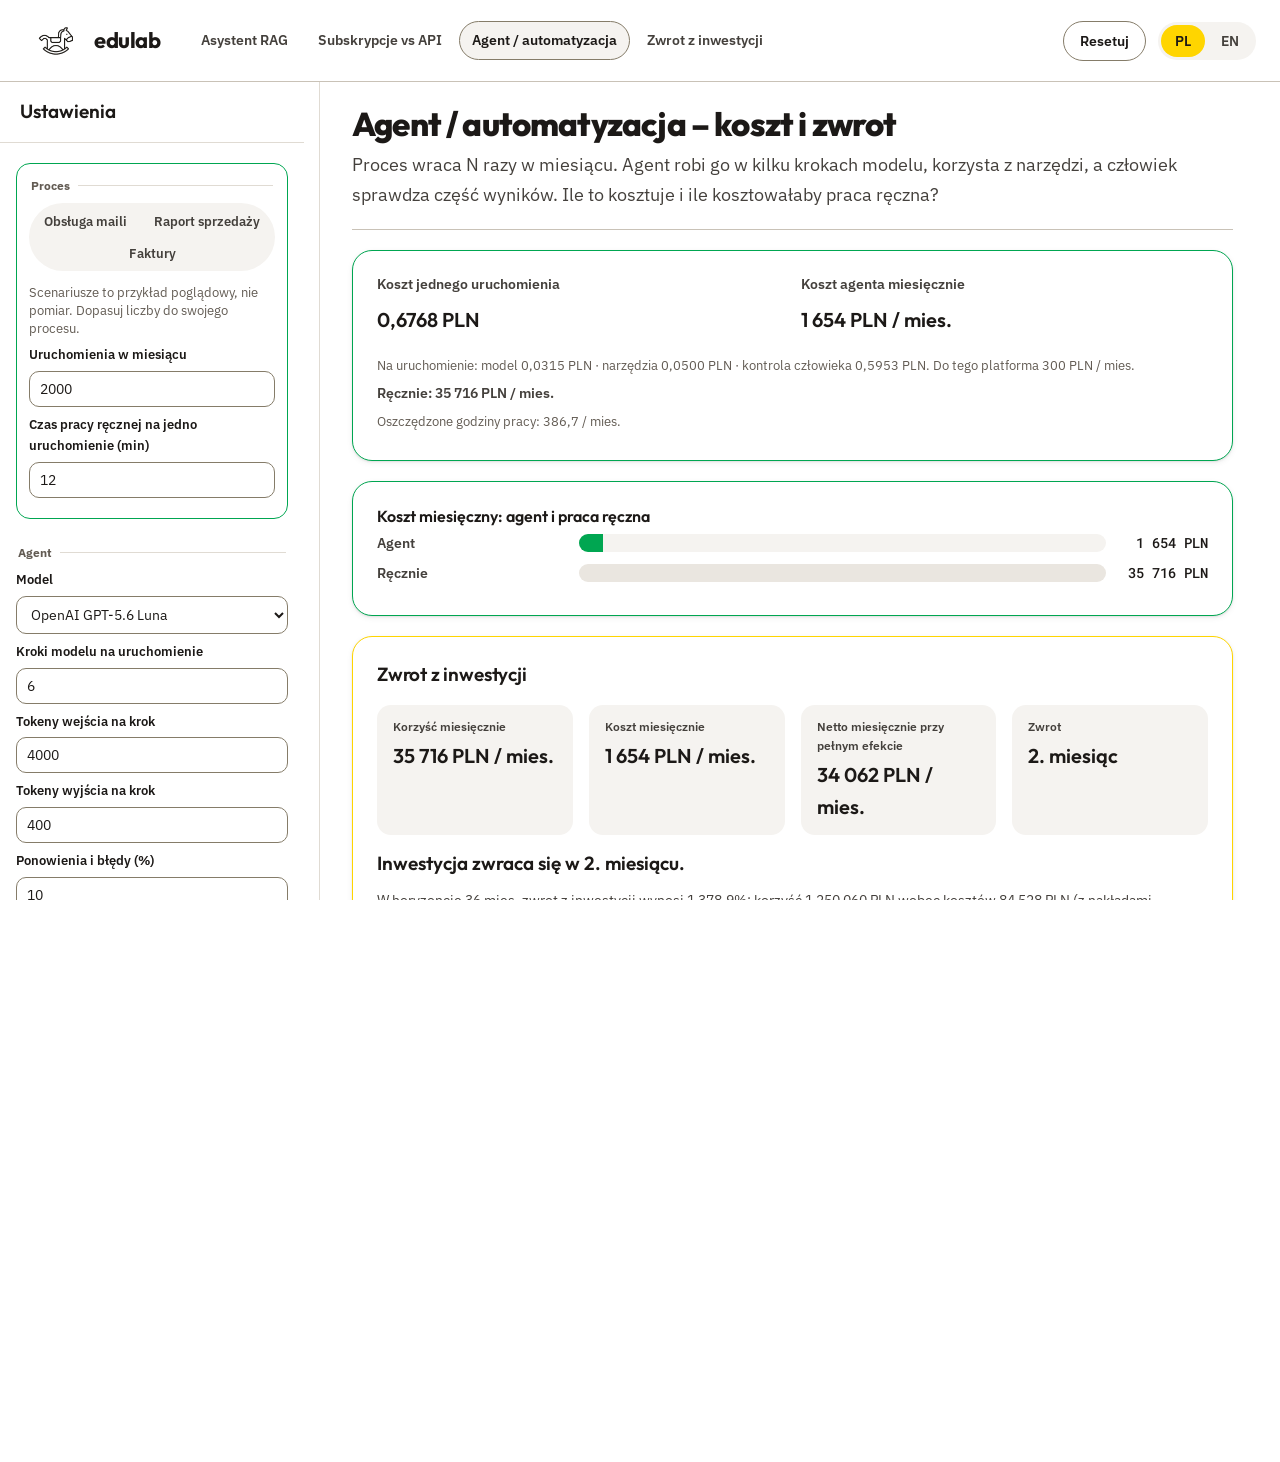
==== agent.html @ 7ccdc0bf "feat(sub): agent / automation page Co-Authored-By: Claude Opus 5.5 <noreply@anthropic.com>" ====
<!doctype html>
<html lang="pl">
<head>
<meta charset="utf-8">
<meta name="viewport" content="width=device-width, initial-scale=1">
<link rel="icon" type="image/png" sizes="256x256" href="assets/favicon.png">
<title data-t="agentPageTitle">Agent / automatyzacja – koszt i zwrot</title>
<link rel="preconnect" href="https://fonts.googleapis.com">
<link rel="preconnect" href="https://fonts.gstatic.com" crossorigin>
<link rel="stylesheet" href="https://fonts.googleapis.com/css2?family=Outfit:wght@400;500;600;700;800&family=IBM+Plex+Sans:wght@400;500;600;700&family=Roboto+Mono:wght@400;500&display=swap">
<link rel="stylesheet" href="sub/sub.css">
</head>
<body class="edu" data-page="agent" data-state="loading">
<header class="edu-header"></header>

<main id="app" data-settings="closed">
  <button type="button" id="settingsBackdrop" tabindex="-1" data-t-aria="closeSettings" hidden></button>
  <aside id="settingsPanel" aria-labelledby="settingsTitle">
    <div class="settings-head">
      <h2 id="settingsTitle" data-t="settingsTitle"></h2>
      <button type="button" class="ghost-btn" id="settingsClose" data-t="settingsDone"></button>
    </div>
    <div class="settings-body">
      <section class="settings-group" data-accent="agent">
        <h3 class="group-title" data-t="groupProcess"></h3>
        <div class="edu-seg preset-seg" role="group" data-t-aria="agentPresetsLabel" id="presets">
          <button type="button" data-preset="mail" data-t="presetMail"></button>
          <button type="button" data-preset="report" data-t="presetReport"></button>
          <button type="button" data-preset="invoice" data-t="presetInvoice"></button>
        </div>
        <p class="hint" data-t="presetsHint"></p>
        <div class="field"><label for="f-runs" data-t="runs"></label><input id="f-runs" type="number" data-field="runs"></div>
        <div class="field"><label for="f-manualMin" data-t="manualMin"></label><input id="f-manualMin" type="number" data-field="manualMin"></div>
      </section>

      <section class="settings-group">
        <h3 class="group-title" data-t="groupAgent"></h3>
        <div class="field"><label for="f-model" data-t="model"></label><select id="f-model" data-field="model"></select></div>
        <div class="field"><label for="f-steps" data-t="steps"></label><input id="f-steps" type="number" data-field="steps"></div>
        <div class="field"><label for="f-inTok" data-t="agentInTok"></label><input id="f-inTok" type="number" data-field="inTok"></div>
        <div class="field"><label for="f-outTok" data-t="agentOutTok"></label><input id="f-outTok" type="number" data-field="outTok"></div>
        <div class="field"><label for="f-retryPct" data-t="retryPct"></label><input id="f-retryPct" type="number" data-field="retryPct"></div>
        <div class="field"><span class="field-label" id="docLangLabel" data-t="agentDocLang"></span>
          <div class="edu-seg" role="group" aria-labelledby="docLangLabel" data-field="docLang">
            <button type="button" data-value="pl" data-t="docPl"></button>
            <button type="button" data-value="en" data-t="docEn"></button>
          </div>
        </div>
      </section>

      <section class="settings-group">
        <h3 class="group-title" data-t="groupTools"></h3>
        <div class="field"><label for="f-toolPln" data-t="toolPln"></label><input id="f-toolPln" type="number" data-field="toolPln"></div>
        <div class="field"><label for="f-platform" data-t="platform"></label><input id="f-platform" type="number" data-field="platform"></div>
        <div class="field"><label for="f-fx" data-t="fx"></label><input id="f-fx" type="number" data-field="fx"></div>
      </section>

      <section class="settings-group">
        <h3 class="group-title" data-t="groupHuman"></h3>
        <div class="field"><label for="f-reviewPct" data-t="reviewPct"></label><input id="f-reviewPct" type="number" data-field="reviewPct"></div>
        <div class="field"><label for="f-reviewMin" data-t="reviewMin"></label><input id="f-reviewMin" type="number" data-field="reviewMin"></div>
        <div class="field"><label for="f-hourlyRate" data-t="hourlyRate"></label><input id="f-hourlyRate" type="number" data-field="hourlyRate"></div>
      </section>

      <section class="settings-group" data-accent="roi">
        <h3 class="group-title" data-t="groupRoi"></h3>
        <label class="check"><input type="checkbox" data-field="roiOn"><span data-t="roiOn"></span></label>
        <div class="field"><label for="f-setup" data-t="setup"></label><input id="f-setup" type="number" data-field="setup"></div>
        <div class="field"><label for="f-training" data-t="training"></label><input id="f-training" type="number" data-field="training"></div>
        <div class="field"><label for="f-ramp" data-t="ramp"></label><input id="f-ramp" type="number" data-field="ramp"></div>
        <div class="field"><label for="f-horizon" data-t="horizon"></label><input id="f-horizon" type="number" data-field="horizon"></div>
      </section>
    </div>
  </aside>

  <div id="resultsPanel" tabindex="-1">
    <div class="page-head">
      <h1 class="app-title" data-t="agentPageTitle"></h1>
      <p class="edu-lead" data-t="agentLead"></p>
    </div>
    <p class="invalid-note" data-t="invalidNote"></p>
    <div data-results>
      <article id="agentCard" class="card agent-card" data-accent="agent" aria-live="polite"></article>
      <section class="card agent-bars" data-accent="agent" aria-labelledby="barsTitle">
        <h2 class="chart-title" id="barsTitle" data-t="agentBarsTitle"></h2>
        <div id="agentBars" role="img" data-t-aria="agentBarsAria"></div>
      </section>
    </div>
    <section id="roiPanel" class="card"></section>
    <p class="hint" data-t="estimateNote"></p>
    <details class="panel" id="checksPanel" hidden></details>
    <footer class="shortcuts" data-t="shortcuts"></footer>
    <div class="sr-only" aria-live="polite" id="live"></div>
  </div>
</main>

<script src="sub/core.js"></script>
<script src="sub/ui.js"></script>
<script src="sub/agent.js"></script>
</body>
</html>
---- sub/sub.css ----
/* Design tokens: verbatim copy of index.html's :root block (sync-tested). */
:root {
  /* ---- Brand fonts ---- */
  --font-display: 'Outfit', 'IBM Plex Sans', system-ui, sans-serif;
  --font-sans:    'IBM Plex Sans', system-ui, -apple-system, sans-serif;
  --font-mono:    'Roboto Mono', ui-monospace, 'SF Mono', Menlo, monospace;

  /* ============================================================
     RAW COLOR TOKENS
     ============================================================ */

  /* Paper – page background is white; the sand steps are wells/alternating sections */
  --paper:    #FFFFFF;   /* page background (white)    */
  --paper-2:  #F5F3F0;   /* alternating section        */
  --paper-3:  #EAE6E0;   /* deepest sand / wells       */
  --surface:  #FFFFFF;   /* cards & sheets             */

  /* Ink – warm near-black text & lines */
  --ink:      #1C1917;   /* primary text               */
  --ink-2:    #44403C;   /* secondary text             */
  --ink-3:    #625B53;   /* muted / placeholder        */
  --line:     #E0DBD3;   /* hairline borders           */
  --line-2:   #C9C2B7; --line-strong: #857C69; /* control borders >= 3:1 */ --track: color-mix(in srgb, var(--ink) 24%, transparent);   /* stronger borders           */

  /* ---- Brand: Yellow main · Blue + Green secondary · Red danger ----
     Plain saturated colours. A "-soft" tint IS the saturated colour
     (panels and chips are solid), "-ink" is the text colour ON it:
     white on blue/green/red, dark ink on yellow. Never colour-on-colour
     (no green text on green); the saturated colour itself goes only on
     white or black. */

  /* Yellow – primary (buttons, progress, values on dark panels) */
  --yellow:      #FFD500;
  --yellow-600:  #F0C800;  /* hover / press          */
  --yellow-soft: #FFD500;  /* chip / panel fill      */
  --yellow-ink:  #1C1917;  /* text on yellow         */

  /* Blue – secondary (panels, chips, correct / selected state) */
  --blue:      #1E8FC2;
  --blue-600:  #177AA8;
  --blue-soft: #177AA8;
  --blue-ink:  #FFFFFF;

  /* Green – secondary support (chips, success) */
  --green:      #00A651;
  --green-600:  #078342;
  --green-soft: #078342;
  --green-ink:  #FFFFFF;
  --success-chip: #007A3D; /* darker success chip for small white text */
  --success-chip-ink: #FFFFFF;

  /* Red – danger / important / wrong (use sparingly) */
  --red:      #E5322D;
  --red-600:  #C92823;
  --red-soft: #C92823;
  --red-ink:  #FFFFFF;

  /* Legacy role aliases – older edulab apps use these names */
  --marigold: var(--yellow); --marigold-600: var(--yellow-600); --marigold-soft: var(--yellow-soft); --marigold-ink: var(--yellow-ink);
  --teal:     var(--blue);   --teal-600:     var(--blue-600);   --teal-soft:     var(--blue-soft);   --teal-ink:     var(--blue-ink);
  --sky:      var(--green);                                     --sky-soft:      var(--green-soft);  --sky-ink:      var(--green-ink);
  --coral:    var(--red);    --coral-600:    var(--red-600);    --coral-soft:    var(--red-soft);    --coral-ink:    var(--red-ink);

  /* Play palette – subject/category colours in the kids app */
  --play-sun:    #FFD500;
  --play-grass:  #00A651;
  --play-berry:  #C6478B;
  --play-grape:  #7A5AC2;
  --play-sky:    #1E8FC2;
  --play-coral:  #E5322D;

  /* ---- Semantic ---- */
  --success:      #00A651;  --success-soft: #078342;  --success-ink: #FFFFFF;
  --warning:      #FFD500;  --warning-soft: #FFD500;  --warning-ink: #1C1917;
  --danger:       #E5322D;  --danger-soft:  #C92823;  --danger-ink:  #FFFFFF;
  --info:         #1E8FC2;  --info-soft:    #177AA8;  --info-ink:    #FFFFFF;

  /* ---- Functional aliases ---- */
  --bg:        var(--paper);
  --fg:        var(--ink);
  --fg-muted:  var(--ink-2);
  --primary:   var(--yellow);
  --on-primary:#1C1917;      /* dark text on yellow */
  --focus-ring: 0 0 0 2px var(--paper), 0 0 0 5px var(--ink);

  /* ============================================================
     COMPONENT TOKENS
     Keep component typography, alignment and translucent surfaces
     in one place so the page can be reskinned without selector edits.
     ============================================================ */
  --transparent: transparent;
  --header-bg: var(--paper);
  --dialog-backdrop: rgba(28, 25, 23, .45);
  --align-start: left;
  --align-center: center;
  --align-end: right;
  --font-code-size: .92em;
  --wordmark-size: 22px;
  --title-size: clamp(2.3rem, 5vw, 3.3rem);
  --lead-size: 1.15rem;
  --sidebar-width: 320px;
  --header-height: 81px;
  --tag-size: 12px;
  --label-size: 12px;
  --field-label-size: 13px;
  --pill-sm-size: 13px;
  --chevron-size: 18px;
  --small-size: 12.5px;
  --tiny-size: 12px;
  --body-tight-size: 15px;
  --stat-size: 20px;
  --total-size: 34px;
  --disclosure-size: 15px;
  --chart-tick-size: 11px;
  --chart-label-size: 12px;
  --chart-tick-align: end;
  --chart-x-align: middle;
  --line-height-body: 1.6;
  --line-height-note: 1.5;
  --line-height-tight: 1.45;

  /* ============================================================
     SPACING  (4pt base)
     ============================================================ */
  --sp-1: 4px;  --sp-2: 8px;  --sp-3: 12px; --sp-4: 16px;
  --sp-5: 20px; --sp-6: 24px; --sp-8: 32px; --sp-10: 40px;
  --sp-12: 48px; --sp-16: 64px; --sp-20: 80px; --sp-24: 96px;

  /* ---- Radii (friendly, generous) ---- */
  --r-xs: 6px; --r-sm: 10px; --r-md: 14px; --r-lg: 20px; --r-xl: 28px; --r-pill: 999px;

  /* ---- Elevation – warm, low, soft ---- */
  --shadow-sm: 0 1px 2px rgba(33,30,26,.10), 0 2px 6px rgba(33,30,26,.06);
  --shadow-md: 0 6px 18px rgba(33,30,26,.12), 0 1px 3px rgba(33,30,26,.08);
  --shadow-lg: 0 16px 40px rgba(33,30,26,.12), 0 3px 8px rgba(33,30,26,.06);
  --shadow-primary:  0 8px 22px color-mix(in srgb, var(--yellow) 30%, transparent);
  --shadow-marigold: var(--shadow-primary);   /* legacy alias */

  /* ============================================================
     TYPE SCALE (semantic sizes)
     ============================================================ */
  --display-font:  clamp(48px, 6vw, 72px);
  --h1: 44px; --h2: 33px; --h3: 25px; --h4: 19px;
  --body-lg: 18px; --body: 16px; --body-sm: 14px;
  --caption: 13px; --overline: 12px;
}

/* ============================================================
   Shared layout for the sub pages (seats, agent, roi).
   Rules copied from index.html keep their class names; colours
   come only from the :root block above (tests/sub-sync.test.cjs).
   ============================================================ */

body.edu { background: var(--paper); color: var(--ink); font-family: var(--font-sans); line-height: var(--line-height-body); }

/* ─── Layout ─── */
* { box-sizing: border-box; }
body { margin: 0; padding: 0; height: 100dvh; overflow: hidden; display: flex; flex-direction: column; }
.edu-header { position: sticky; top: 0; z-index: 50; width: 100%; flex: none; background: var(--header-bg); border-bottom: 1px solid var(--line-2); }
.edu-header-inner { min-height: var(--header-height); padding: 0 var(--sp-6); display: flex; align-items: center; gap: 12px; }
.edu-brand { display: inline-flex; align-items: center; gap: 12px; text-decoration: none; flex: none; }
.edu-logo { width: 64px; height: 64px; display: block; margin-right: -6px; }
.edu-wordmark { font-family: var(--font-display); font-weight: 700; font-size: var(--wordmark-size); letter-spacing: -.02em; color: var(--ink); }
.header-spacer { flex: 1; }
main { flex: 1; min-height: 0; display: grid; grid-template-columns: var(--sidebar-width) minmax(0, 1fr); }
.page-head { text-align: var(--align-start); margin-bottom: var(--sp-5); padding-bottom: var(--sp-5); border-bottom: 1px solid var(--line-2); }
.app-title { font-family: var(--font-display); font-weight: 800; font-size: var(--h2); letter-spacing: -.025em; line-height: 1.1; color: var(--ink); margin: 0 0 var(--sp-2); }
.edu-lead { font-size: var(--lead-size); line-height: 1.6; color: var(--ink-2); margin: 0; }
.sec-title { font-family: var(--font-display); font-weight: 600; font-size: var(--h4); color: var(--ink); margin: 0; letter-spacing: -.01em; }

/* ─── Header nav ─── */
.sub-nav { display: flex; flex-wrap: wrap; gap: 4px; min-width: 0; margin-left: var(--sp-4); }
.sub-nav a { font-family: var(--font-sans); font-weight: 600; font-size: var(--body-sm); color: var(--ink-2); text-decoration: none; padding: 7px 12px; border-radius: var(--r-pill); border: 1px solid var(--transparent); white-space: nowrap; transition: background-color .15s; }
.sub-nav a:hover { background: var(--paper-2); }
.sub-nav a[aria-current="page"] { color: var(--ink); background: var(--paper-2); border-color: var(--line-strong); }
.sub-nav a:focus-visible, .edu-brand:focus-visible { outline: 3px solid var(--transparent); box-shadow: var(--focus-ring); }

/* ─── Controls ─── */
.edu-seg { display: inline-flex; flex-wrap: wrap; gap: 2px; padding: 3px; background: var(--paper-2); border-radius: var(--r-pill); }
.edu-seg button { border: none; background: var(--transparent); padding: 7px 14px; border-radius: var(--r-pill);
  font-family: var(--font-sans); font-weight: 600; font-size: var(--body-sm); color: var(--ink-2); cursor: pointer; transition: background-color .15s; }
.edu-seg button:hover { background: var(--paper-3); }
.edu-seg button.active { background: var(--yellow); color: var(--yellow-ink); }
.edu-seg button:focus-visible, .edu-btn:focus-visible, .ghost-btn:focus-visible, input:focus-visible, select:focus-visible { outline: 3px solid var(--transparent); box-shadow: var(--focus-ring); }
.ghost-btn { font-family: var(--font-sans); font-weight: 600; font-size: var(--body-sm); background: var(--transparent); color: var(--ink);
  border: 1px solid var(--line-strong); border-radius: var(--r-pill); padding: 10px 16px; cursor: pointer; transition: background-color .15s; white-space: nowrap; }
.ghost-btn:hover { background: var(--paper-2); }
.field { display: flex; flex-direction: column; justify-content: flex-end; gap: 5px; margin-bottom: var(--sp-2); min-width: 0; }
.field label, .field .field-label { font-family: var(--font-sans); font-weight: 600; font-size: var(--field-label-size); color: var(--ink); }
.field input, .field select { font-family: var(--font-sans); font-size: var(--body-sm); color: var(--ink); background: var(--surface);
  border: 1px solid var(--line-strong); border-radius: var(--r-sm); padding: var(--sp-2) 10px; width: 100%; }
.field select { cursor: pointer; }
.fields-grid { display: grid; grid-template-columns: repeat(2, minmax(0, 1fr)); gap: var(--sp-2) var(--sp-3); }
.fields-grid > .field-wide { grid-column: 1 / -1; }
.hint { font-size: var(--small-size); color: var(--ink-3); margin: 0; line-height: var(--line-height-tight); overflow-wrap: anywhere; }
.check { display: flex; gap: 8px; align-items: center; font-size: var(--body-sm); color: var(--ink-2); margin-bottom: var(--sp-3); cursor: pointer; }
.check input { accent-color: var(--yellow); width: 16px; height: 16px; }
.field-error { font-size: var(--small-size); color: var(--red-600); font-weight: 600; margin: 0; line-height: var(--line-height-tight); }
.field-error:empty { display: none; }
input[aria-invalid="true"], select[aria-invalid="true"] { border-color: var(--red); outline: 2px solid var(--red); outline-offset: 1px; }

/* ─── Cards and tiles ─── */
.card { background: var(--surface); border: 1px solid var(--line-2); border-radius: var(--r-lg); box-shadow: var(--shadow-sm); padding: 22px 24px; }
.card-head { display: flex; align-items: center; flex-wrap: wrap; gap: var(--sp-3); margin-bottom: var(--sp-4); }
.grid-4 { display: grid; grid-template-columns: repeat(4, minmax(0, 1fr)); gap: 16px; }
.stat { display: flex; flex-direction: column; gap: 4px; min-width: 0; }
.stat span { font-family: var(--font-sans); font-weight: 600; font-size: var(--label-size); color: var(--ink-2); }
.stat b { font-family: var(--font-display); font-weight: 600; font-size: var(--stat-size); color: var(--ink); overflow-wrap: anywhere; }
.verdict { font-family: var(--font-display); font-size: var(--h4); font-weight: 600; color: var(--ink); margin: 0 0 var(--sp-3); line-height: 1.35; }
.edu-chip { font-family: var(--font-sans); font-weight: 700; font-size: var(--label-size); padding: 4px 10px; border-radius: var(--r-pill); white-space: nowrap; }
.chip-win { background: var(--success-chip); color: var(--success-chip-ink); }
.chip-warn { background: var(--red-soft); color: var(--red-ink); }
.sr-only { position: absolute; width: 1px; height: 1px; overflow: hidden; clip: rect(0 0 0 0); white-space: nowrap; }
footer.shortcuts { color: var(--ink-3); font-size: var(--small-size); text-align: var(--align-start); margin-top: var(--sp-6); }

/* Accent boxes: the colour goes all the way around, never a left-only stripe. */
[data-accent] { border: 1.5px solid var(--accent, var(--line-2)); }
[data-accent="seats"] { --accent: var(--blue); }
[data-accent="agent"] { --accent: var(--green); }
[data-accent="roi"] { --accent: var(--yellow); }

/* ─── ROI panel ─── */
.roi-panel { margin-bottom: var(--sp-5); }
.roi-tiles { margin-bottom: var(--sp-4); }
.roi-tile { background: var(--paper-2); border-radius: var(--r-md); padding: var(--sp-3) var(--sp-4); }
.roi-sentence { color: var(--ink-2); font-size: var(--body-sm); margin: 0 0 var(--sp-4); }
.roi-panel[data-on="false"] .roi-body { display: none; }
.roi-off { margin: 0; }
.roi-panel[data-on="true"] .roi-off { display: none; }

/* ─── Charts ─── */
.chart-card { margin: 0 0 var(--sp-3); }
.chart-title { font-family: var(--font-display); font-weight: 600; font-size: var(--body); margin: 0 0 2px; color: var(--ink); }
.chart-sub { font-size: var(--caption); color: var(--ink-3); margin: 0 0 var(--sp-2); }
.chart-wrap { position: relative; width: 100%; min-width: 0; }
.chart-wrap svg { display: block; width: 100%; height: auto; overflow: visible; }
.chart-grid { stroke: var(--line); stroke-width: 1; }
.chart-zero { stroke: var(--line-strong); stroke-width: 1.5; }
.chart-line { fill: none; stroke: var(--ink); stroke-width: 2; stroke-linejoin: round; stroke-linecap: round; }
.chart-payback-rule { stroke: var(--green-600); stroke-width: 1.5; stroke-dasharray: 4 4; }
.chart-payback-dot { fill: var(--yellow); stroke: var(--ink); stroke-width: 2; }
.chart-payback-label { fill: var(--ink); font-family: var(--font-sans); font-size: var(--chart-label-size); font-weight: 700; }
.chart-tick { fill: var(--ink-3); font-family: var(--font-mono); font-size: var(--chart-tick-size); }
.chart-axis { fill: var(--ink-2); font-family: var(--font-sans); font-size: var(--chart-label-size); font-weight: 600; }
.chart-hit { fill: var(--transparent); stroke: none; cursor: crosshair; }
.chart-hit:hover { fill: var(--ink); fill-opacity: .25; }

/* ─── Invalid input pauses derived results ─── */
.invalid-note { display: none; color: var(--red-ink); background: var(--red-soft); border-radius: var(--r-md); padding: var(--sp-3) var(--sp-4); margin: 0 0 var(--sp-4); font-size: var(--body-sm); }
body[data-state="invalid"] .invalid-note { display: block; }
body[data-state="invalid"] [data-results] { display: none; }

/* ─── Checks panel (?verify=1) ─── */
details.panel { background: var(--surface); border: 1px solid var(--line-2); border-radius: var(--r-lg); box-shadow: var(--shadow-sm); margin-bottom: var(--sp-4); overflow: hidden; }
details.panel > summary { cursor: pointer; list-style: none; padding: 16px 24px; font-family: var(--font-display); font-weight: 600; font-size: var(--h4); color: var(--ink); background: var(--paper-2); }
details.panel > summary::-webkit-details-marker { display: none; }
details.panel > :not(summary) { margin-left: 24px; margin-right: 24px; }
details.panel[open] { padding-bottom: 16px; }
#checksResults { padding-left: 0; list-style: none; font-size: var(--body-sm); color: var(--ink-2); }
#checksResults li[data-pass="false"] { color: var(--red-600); font-weight: 600; }

/* ─── Settings sidebar and results workspace ─── */
#settingsPanel { min-height: 0; overflow-y: auto; overscroll-behavior: contain; border-right: 1px solid var(--line); background: var(--surface); scrollbar-gutter: stable; }
.settings-head { position: sticky; top: 0; z-index: 2; display: flex; align-items: center; justify-content: space-between; gap: var(--sp-2); padding: var(--sp-4) var(--sp-5); background: var(--surface); border-bottom: 1px solid var(--line); }
.settings-head h2 { margin: 0; font: 600 var(--h4)/var(--line-height-tight) var(--font-display); }
.settings-body { padding: var(--sp-5) var(--sp-4) var(--sp-8); }
.settings-group { margin-bottom: var(--sp-6); }
.settings-group[data-accent] { border-radius: var(--r-md); padding: var(--sp-3); }
.group-title { font-family: var(--font-sans); font-weight: 700; font-size: var(--label-size); color: var(--ink-3); margin: 0 0 var(--sp-2); padding: 0 2px; display: flex; align-items: center; gap: 8px; }
.group-title::after { content: ''; flex: 1; height: 1px; background: var(--line); }
.settings-body .edu-seg { margin-bottom: var(--sp-3); }
.settings-body .edu-seg button { padding: 6px 8px; flex: 1 1 0; min-width: 0; font-size: var(--small-size); line-height: var(--line-height-tight); }
.settings-body .edu-seg { display: flex; flex-wrap: nowrap; }
.settings-body .hint { margin-bottom: var(--sp-2); }
#resultsPanel { min-width: 0; min-height: 0; overflow-y: auto; overscroll-behavior: contain; padding: var(--sp-6) clamp(20px, 2.5vw, 40px) var(--sp-8); scrollbar-gutter: stable; }
#settingsToggle, #settingsClose, #settingsBackdrop { display: none; }
#resultsPanel:focus-visible { outline: 3px solid var(--transparent); box-shadow: var(--focus-ring); }
@keyframes fadeIn { from { opacity: 0; transform: translateY(8px); } to { opacity: 1; transform: none; } }

@media (min-width: 769px) and (max-width: 1200px) {
  :root { --sidebar-width: 290px; }
  .grid-4 { grid-template-columns: repeat(2, minmax(0, 1fr)); }
  .edu-wordmark { display: none; }
  .sub-nav { margin-left: 0; }
}
@media (max-width: 768px) {
  :root { --header-height: 64px; }
  main { display: block; padding: 0; }
  .edu-header-inner { flex-wrap: wrap; padding: var(--sp-1) var(--sp-3) var(--sp-2); gap: var(--sp-2); }
  .edu-header .edu-logo { width: 48px; height: 48px; }
  .edu-header .edu-wordmark { display: none; }
  .edu-header .ghost-btn, .edu-header .edu-seg button { font-size: var(--small-size); padding: 8px 10px; }
  .sub-nav { order: 10; flex: 1 1 100%; margin: 0; gap: 2px; }
  .sub-nav a { font-size: var(--small-size); padding: 5px 9px; }
  #settingsToggle, #settingsClose { display: inline-flex; }
  #settingsToggle { background: var(--yellow); color: var(--yellow-ink); border-color: var(--yellow); }
  #settingsPanel { display: none; position: fixed; inset: 0 auto 0 0; z-index: 80; width: min(360px, calc(100% - 32px)); box-shadow: var(--shadow-lg); }
  #app[data-settings="open"] #settingsPanel { display: block; animation: fadeIn .18s ease-out; }
  #app[data-settings="open"] #settingsBackdrop:not([hidden]) { display: block; position: fixed; inset: 0; z-index: 70; width: 100%; height: 100%; padding: 0; border: 0; background: var(--dialog-backdrop); }
  #resultsPanel { height: 100%; padding: var(--sp-5) var(--sp-4) var(--sp-8); }
  .grid-4 { grid-template-columns: repeat(2, minmax(0, 1fr)); gap: var(--sp-2); }
  .card { padding: var(--sp-4); }
  .app-title { font-size: var(--h3); }
  .edu-lead { font-size: var(--body); }
}
@media (prefers-reduced-motion: reduce) { #app[data-settings="open"] #settingsPanel { animation: none; } }

/* ─── Seats page ─── */
.seat-cards { display: grid; grid-template-columns: repeat(3, minmax(0, 1fr)); gap: var(--sp-4); margin-bottom: var(--sp-5); }
.seat-card { margin: 0; min-width: 0; }
.seat-card p { margin: 0 0 var(--sp-2); }
.seat-monthly { font-family: var(--font-display); font-weight: 600; font-size: var(--stat-size); color: var(--ink); overflow-wrap: anywhere; }
.seat-peruser { color: var(--ink-2); font-size: var(--body-sm); }
.seat-warn { color: var(--red-ink); font-weight: 600; }
.seat-bars { margin-bottom: var(--sp-5); }
.seat-bar-row { display: grid; grid-template-columns: minmax(110px, 190px) minmax(0, 1fr) minmax(90px, auto); align-items: center; gap: var(--sp-3); margin-bottom: var(--sp-2); font-size: var(--body-sm); }
.seat-bar-label { color: var(--ink-2); font-weight: 600; }
.seat-bar-track { display: block; height: 18px; background: var(--paper-2); border-radius: var(--r-sm); overflow: hidden; }
.seat-bar-fill { display: block; height: 100%; background: var(--paper-3); border-right: 3px solid var(--blue); box-sizing: border-box; }
.seat-bar-row[data-win="true"] .seat-bar-fill { background: var(--blue); }
.seat-bar-value { font-family: var(--font-mono); font-weight: 500; text-align: right; color: var(--ink); }
@media (max-width: 1200px) { .seat-cards { grid-template-columns: minmax(0, 1fr); } }
@media (max-width: 768px) { .seat-bar-row { grid-template-columns: minmax(0, 1fr) minmax(90px, auto); } .seat-bar-track { grid-column: 1 / -1; grid-row: 2; } .seat-bar-label { grid-column: 1; } .seat-bar-value { grid-column: 2; grid-row: 1; } }
.hint a { color: var(--blue-600); font-weight: 600; }

/* ─── Agent page ─── */
.preset-seg { display: flex; flex-wrap: wrap; }
.settings-body .preset-seg { flex-wrap: wrap; }
.settings-body .preset-seg button { flex: 1 1 auto; padding: 6px 10px; }
.agent-card { margin-bottom: var(--sp-5); min-width: 0; }
.agent-card p { margin: 0 0 var(--sp-2); }
.agent-main { display: grid; grid-template-columns: repeat(auto-fit, minmax(220px, 1fr)); gap: var(--sp-4); margin-bottom: var(--sp-3); }
.agent-big { font-family: var(--font-display); font-weight: 600; font-size: var(--stat-size); color: var(--ink); overflow-wrap: anywhere; }
.agent-cap { color: var(--ink-2); font-size: var(--body-sm); font-weight: 600; }
.agent-warn { color: var(--red-ink); font-weight: 600; font-size: var(--body-sm); }
.agent-bars { margin-bottom: var(--sp-5); }
.agent-bar-row { display: grid; grid-template-columns: minmax(110px, 190px) minmax(0, 1fr) minmax(90px, auto); align-items: center; gap: var(--sp-3); margin-bottom: var(--sp-2); font-size: var(--body-sm); }
.agent-bar-label { color: var(--ink-2); font-weight: 600; }
.agent-bar-track { display: block; height: 18px; background: var(--paper-2); border-radius: var(--r-sm); overflow: hidden; }
.agent-bar-fill { display: block; height: 100%; background: var(--paper-3); }
.agent-bar-row[data-bar="agent"] .agent-bar-fill { background: var(--green); }
.agent-bar-value { font-family: var(--font-mono); font-weight: 500; text-align: right; color: var(--ink); }
@media (max-width: 768px) { .agent-bar-row { grid-template-columns: minmax(0, 1fr) minmax(90px, auto); } .agent-bar-track { grid-column: 1 / -1; grid-row: 2; } .agent-bar-label { grid-column: 1; } .agent-bar-value { grid-column: 2; grid-row: 1; } }
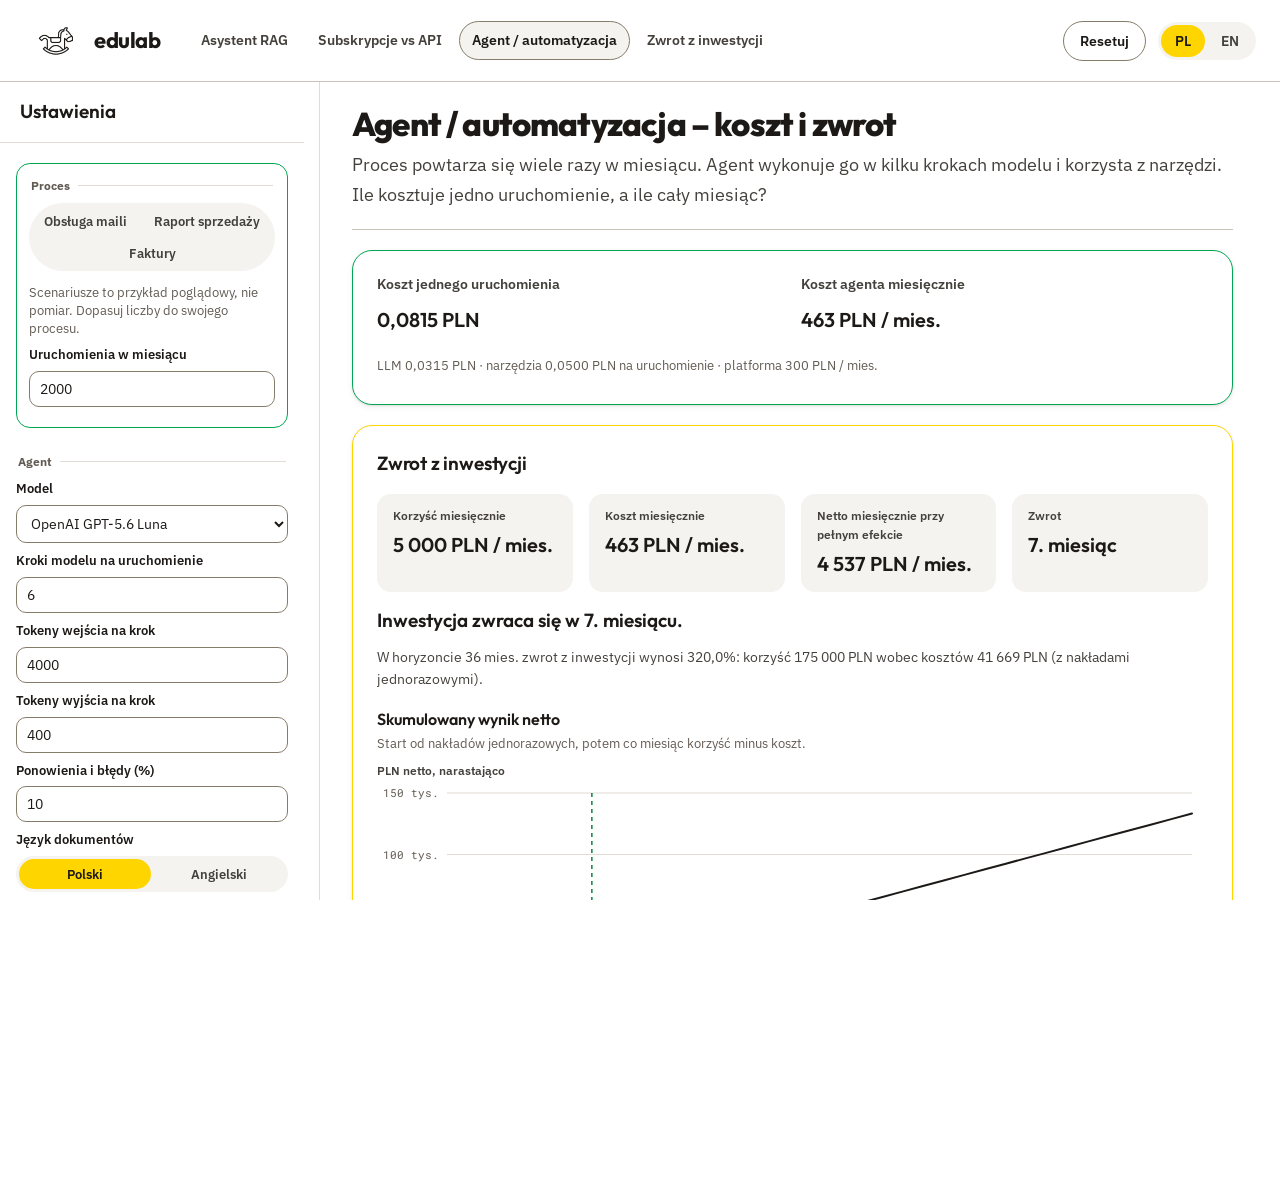
==== commit 7450d1f0: "feat(sub): ROI benefit is an entered amount; agent cost without labour Remove every calculation that" ====
--- a/agent.html
+++ b/agent.html
@@ -30,7 +30,6 @@
         </div>
         <p class="hint" data-t="presetsHint"></p>
         <div class="field"><label for="f-runs" data-t="runs"></label><input id="f-runs" type="number" data-field="runs"></div>
-        <div class="field"><label for="f-manualMin" data-t="manualMin"></label><input id="f-manualMin" type="number" data-field="manualMin"></div>
       </section>
 
       <section class="settings-group">
@@ -55,16 +54,11 @@
         <div class="field"><label for="f-fx" data-t="fx"></label><input id="f-fx" type="number" data-field="fx"></div>
       </section>
 
-      <section class="settings-group">
-        <h3 class="group-title" data-t="groupHuman"></h3>
-        <div class="field"><label for="f-reviewPct" data-t="reviewPct"></label><input id="f-reviewPct" type="number" data-field="reviewPct"></div>
-        <div class="field"><label for="f-reviewMin" data-t="reviewMin"></label><input id="f-reviewMin" type="number" data-field="reviewMin"></div>
-        <div class="field"><label for="f-hourlyRate" data-t="hourlyRate"></label><input id="f-hourlyRate" type="number" data-field="hourlyRate"></div>
-      </section>
-
       <section class="settings-group" data-accent="roi">
         <h3 class="group-title" data-t="groupRoi"></h3>
         <label class="check"><input type="checkbox" data-field="roiOn"><span data-t="roiOn"></span></label>
+        <div class="field"><label for="f-benefitMonthly" data-t="benefitMonthly"></label><input id="f-benefitMonthly" type="number" data-field="benefitMonthly" aria-describedby="benefitHelp"></div>
+        <p class="hint" id="benefitHelp" data-t="benefitHelp"></p>
         <div class="field"><label for="f-setup" data-t="setup"></label><input id="f-setup" type="number" data-field="setup"></div>
         <div class="field"><label for="f-training" data-t="training"></label><input id="f-training" type="number" data-field="training"></div>
         <div class="field"><label for="f-ramp" data-t="ramp"></label><input id="f-ramp" type="number" data-field="ramp"></div>
@@ -81,10 +75,6 @@
     <p class="invalid-note" data-t="invalidNote"></p>
     <div data-results>
       <article id="agentCard" class="card agent-card" data-accent="agent" aria-live="polite"></article>
-      <section class="card agent-bars" data-accent="agent" aria-labelledby="barsTitle">
-        <h2 class="chart-title" id="barsTitle" data-t="agentBarsTitle"></h2>
-        <div id="agentBars" role="img" data-t-aria="agentBarsAria"></div>
-      </section>
     </div>
     <section id="roiPanel" class="card"></section>
     <p class="hint" data-t="estimateNote"></p>
--- a/sub/sub.css
+++ b/sub/sub.css
@@ -311,12 +311,12 @@
 .seat-card p { margin: 0 0 var(--sp-2); }
 .seat-monthly { font-family: var(--font-display); font-weight: 600; font-size: var(--stat-size); color: var(--ink); overflow-wrap: anywhere; }
 .seat-peruser { color: var(--ink-2); font-size: var(--body-sm); }
-.seat-warn { color: var(--red-ink); font-weight: 600; }
+.seat-warn { color: var(--red-600); font-weight: 600; }
 .seat-bars { margin-bottom: var(--sp-5); }
 .seat-bar-row { display: grid; grid-template-columns: minmax(110px, 190px) minmax(0, 1fr) minmax(90px, auto); align-items: center; gap: var(--sp-3); margin-bottom: var(--sp-2); font-size: var(--body-sm); }
 .seat-bar-label { color: var(--ink-2); font-weight: 600; }
 .seat-bar-track { display: block; height: 18px; background: var(--paper-2); border-radius: var(--r-sm); overflow: hidden; }
-.seat-bar-fill { display: block; height: 100%; background: var(--paper-3); border-right: 3px solid var(--blue); box-sizing: border-box; }
+.seat-bar-fill { display: block; height: 100%; background: var(--paper-3); }
 .seat-bar-row[data-win="true"] .seat-bar-fill { background: var(--blue); }
 .seat-bar-value { font-family: var(--font-mono); font-weight: 500; text-align: right; color: var(--ink); }
 @media (max-width: 1200px) { .seat-cards { grid-template-columns: minmax(0, 1fr); } }
@@ -332,12 +332,4 @@
 .agent-main { display: grid; grid-template-columns: repeat(auto-fit, minmax(220px, 1fr)); gap: var(--sp-4); margin-bottom: var(--sp-3); }
 .agent-big { font-family: var(--font-display); font-weight: 600; font-size: var(--stat-size); color: var(--ink); overflow-wrap: anywhere; }
 .agent-cap { color: var(--ink-2); font-size: var(--body-sm); font-weight: 600; }
-.agent-warn { color: var(--red-ink); font-weight: 600; font-size: var(--body-sm); }
-.agent-bars { margin-bottom: var(--sp-5); }
-.agent-bar-row { display: grid; grid-template-columns: minmax(110px, 190px) minmax(0, 1fr) minmax(90px, auto); align-items: center; gap: var(--sp-3); margin-bottom: var(--sp-2); font-size: var(--body-sm); }
-.agent-bar-label { color: var(--ink-2); font-weight: 600; }
-.agent-bar-track { display: block; height: 18px; background: var(--paper-2); border-radius: var(--r-sm); overflow: hidden; }
-.agent-bar-fill { display: block; height: 100%; background: var(--paper-3); }
-.agent-bar-row[data-bar="agent"] .agent-bar-fill { background: var(--green); }
-.agent-bar-value { font-family: var(--font-mono); font-weight: 500; text-align: right; color: var(--ink); }
-@media (max-width: 768px) { .agent-bar-row { grid-template-columns: minmax(0, 1fr) minmax(90px, auto); } .agent-bar-track { grid-column: 1 / -1; grid-row: 2; } .agent-bar-label { grid-column: 1; } .agent-bar-value { grid-column: 2; grid-row: 1; } }
+.agent-warn { color: var(--red-600); font-weight: 600; font-size: var(--body-sm); }
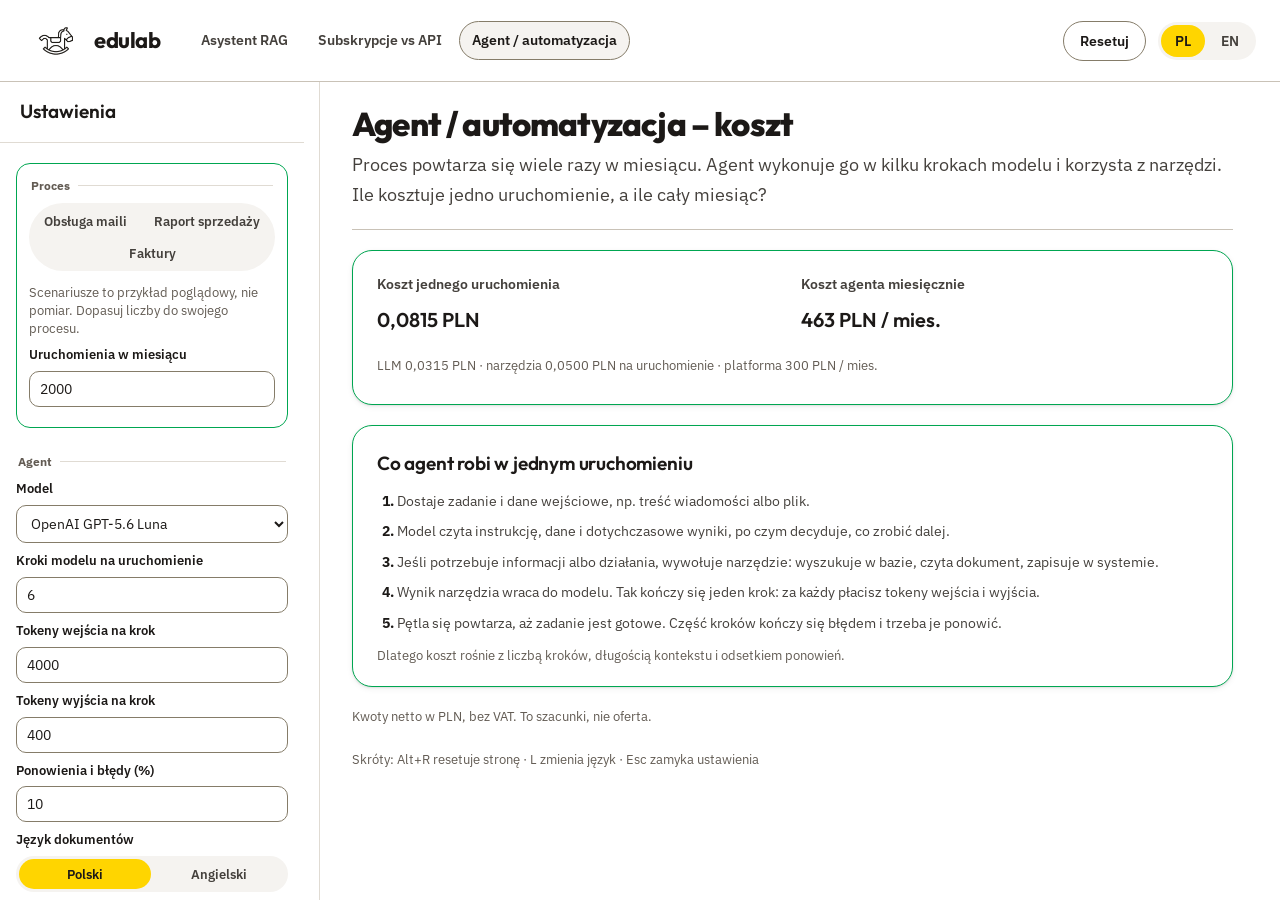
==== commit 39d00d1a: "feat(sub): remove the ROI calculator; agent page explains the run step by step Delete roi.html, sub/" ====
--- a/agent.html
+++ b/agent.html
@@ -4,7 +4,7 @@
 <meta charset="utf-8">
 <meta name="viewport" content="width=device-width, initial-scale=1">
 <link rel="icon" type="image/png" sizes="256x256" href="assets/favicon.png">
-<title data-t="agentPageTitle">Agent / automatyzacja – koszt i zwrot</title>
+<title data-t="agentPageTitle">Agent / automatyzacja – koszt</title>
 <link rel="preconnect" href="https://fonts.googleapis.com">
 <link rel="preconnect" href="https://fonts.gstatic.com" crossorigin>
 <link rel="stylesheet" href="https://fonts.googleapis.com/css2?family=Outfit:wght@400;500;600;700;800&family=IBM+Plex+Sans:wght@400;500;600;700&family=Roboto+Mono:wght@400;500&display=swap">
@@ -53,17 +53,6 @@
         <div class="field"><label for="f-platform" data-t="platform"></label><input id="f-platform" type="number" data-field="platform"></div>
         <div class="field"><label for="f-fx" data-t="fx"></label><input id="f-fx" type="number" data-field="fx"></div>
       </section>
-
-      <section class="settings-group" data-accent="roi">
-        <h3 class="group-title" data-t="groupRoi"></h3>
-        <label class="check"><input type="checkbox" data-field="roiOn"><span data-t="roiOn"></span></label>
-        <div class="field"><label for="f-benefitMonthly" data-t="benefitMonthly"></label><input id="f-benefitMonthly" type="number" data-field="benefitMonthly" aria-describedby="benefitHelp"></div>
-        <p class="hint" id="benefitHelp" data-t="benefitHelp"></p>
-        <div class="field"><label for="f-setup" data-t="setup"></label><input id="f-setup" type="number" data-field="setup"></div>
-        <div class="field"><label for="f-training" data-t="training"></label><input id="f-training" type="number" data-field="training"></div>
-        <div class="field"><label for="f-ramp" data-t="ramp"></label><input id="f-ramp" type="number" data-field="ramp"></div>
-        <div class="field"><label for="f-horizon" data-t="horizon"></label><input id="f-horizon" type="number" data-field="horizon"></div>
-      </section>
     </div>
   </aside>
 
@@ -76,7 +65,17 @@
     <div data-results>
       <article id="agentCard" class="card agent-card" data-accent="agent" aria-live="polite"></article>
     </div>
-    <section id="roiPanel" class="card"></section>
+    <section class="card" id="agentSteps" data-accent="agent" aria-labelledby="agentStepsTitle">
+      <h2 class="sec-title" id="agentStepsTitle" data-t="agentStepsTitle"></h2>
+      <ol class="steps-list">
+        <li data-t="agentStep1"></li>
+        <li data-t="agentStep2"></li>
+        <li data-t="agentStep3"></li>
+        <li data-t="agentStep4"></li>
+        <li data-t="agentStep5"></li>
+      </ol>
+      <p class="hint" data-t="agentStepsNote"></p>
+    </section>
     <p class="hint" data-t="estimateNote"></p>
     <details class="panel" id="checksPanel" hidden></details>
     <footer class="shortcuts" data-t="shortcuts"></footer>
--- a/sub/sub.css
+++ b/sub/sub.css
@@ -146,7 +146,7 @@
 }
 
 /* ============================================================
-   Shared layout for the sub pages (seats, agent, roi).
+   Shared layout for the sub pages (seats, agent).
    Rules copied from index.html keep their class names; colours
    come only from the :root block above (tests/sub-sync.test.cjs).
    ============================================================ */
@@ -202,10 +202,6 @@
 /* ─── Cards and tiles ─── */
 .card { background: var(--surface); border: 1px solid var(--line-2); border-radius: var(--r-lg); box-shadow: var(--shadow-sm); padding: 22px 24px; }
 .card-head { display: flex; align-items: center; flex-wrap: wrap; gap: var(--sp-3); margin-bottom: var(--sp-4); }
-.grid-4 { display: grid; grid-template-columns: repeat(4, minmax(0, 1fr)); gap: 16px; }
-.stat { display: flex; flex-direction: column; gap: 4px; min-width: 0; }
-.stat span { font-family: var(--font-sans); font-weight: 600; font-size: var(--label-size); color: var(--ink-2); }
-.stat b { font-family: var(--font-display); font-weight: 600; font-size: var(--stat-size); color: var(--ink); overflow-wrap: anywhere; }
 .verdict { font-family: var(--font-display); font-size: var(--h4); font-weight: 600; color: var(--ink); margin: 0 0 var(--sp-3); line-height: 1.35; }
 .edu-chip { font-family: var(--font-sans); font-weight: 700; font-size: var(--label-size); padding: 4px 10px; border-radius: var(--r-pill); white-space: nowrap; }
 .chip-win { background: var(--success-chip); color: var(--success-chip-ink); }
@@ -217,33 +213,8 @@
 [data-accent] { border: 1.5px solid var(--accent, var(--line-2)); }
 [data-accent="seats"] { --accent: var(--blue); }
 [data-accent="agent"] { --accent: var(--green); }
-[data-accent="roi"] { --accent: var(--yellow); }
-
-/* ─── ROI panel ─── */
-.roi-panel { margin-bottom: var(--sp-5); }
-.roi-tiles { margin-bottom: var(--sp-4); }
-.roi-tile { background: var(--paper-2); border-radius: var(--r-md); padding: var(--sp-3) var(--sp-4); }
-.roi-sentence { color: var(--ink-2); font-size: var(--body-sm); margin: 0 0 var(--sp-4); }
-.roi-panel[data-on="false"] .roi-body { display: none; }
-.roi-off { margin: 0; }
-.roi-panel[data-on="true"] .roi-off { display: none; }
-
-/* ─── Charts ─── */
-.chart-card { margin: 0 0 var(--sp-3); }
+
 .chart-title { font-family: var(--font-display); font-weight: 600; font-size: var(--body); margin: 0 0 2px; color: var(--ink); }
-.chart-sub { font-size: var(--caption); color: var(--ink-3); margin: 0 0 var(--sp-2); }
-.chart-wrap { position: relative; width: 100%; min-width: 0; }
-.chart-wrap svg { display: block; width: 100%; height: auto; overflow: visible; }
-.chart-grid { stroke: var(--line); stroke-width: 1; }
-.chart-zero { stroke: var(--line-strong); stroke-width: 1.5; }
-.chart-line { fill: none; stroke: var(--ink); stroke-width: 2; stroke-linejoin: round; stroke-linecap: round; }
-.chart-payback-rule { stroke: var(--green-600); stroke-width: 1.5; stroke-dasharray: 4 4; }
-.chart-payback-dot { fill: var(--yellow); stroke: var(--ink); stroke-width: 2; }
-.chart-payback-label { fill: var(--ink); font-family: var(--font-sans); font-size: var(--chart-label-size); font-weight: 700; }
-.chart-tick { fill: var(--ink-3); font-family: var(--font-mono); font-size: var(--chart-tick-size); }
-.chart-axis { fill: var(--ink-2); font-family: var(--font-sans); font-size: var(--chart-label-size); font-weight: 600; }
-.chart-hit { fill: var(--transparent); stroke: none; cursor: crosshair; }
-.chart-hit:hover { fill: var(--ink); fill-opacity: .25; }
 
 /* ─── Invalid input pauses derived results ─── */
 .invalid-note { display: none; color: var(--red-ink); background: var(--red-soft); border-radius: var(--r-md); padding: var(--sp-3) var(--sp-4); margin: 0 0 var(--sp-4); font-size: var(--body-sm); }
@@ -279,7 +250,6 @@
 
 @media (min-width: 769px) and (max-width: 1200px) {
   :root { --sidebar-width: 290px; }
-  .grid-4 { grid-template-columns: repeat(2, minmax(0, 1fr)); }
   .edu-wordmark { display: none; }
   .sub-nav { margin-left: 0; }
 }
@@ -298,7 +268,6 @@
   #app[data-settings="open"] #settingsPanel { display: block; animation: fadeIn .18s ease-out; }
   #app[data-settings="open"] #settingsBackdrop:not([hidden]) { display: block; position: fixed; inset: 0; z-index: 70; width: 100%; height: 100%; padding: 0; border: 0; background: var(--dialog-backdrop); }
   #resultsPanel { height: 100%; padding: var(--sp-5) var(--sp-4) var(--sp-8); }
-  .grid-4 { grid-template-columns: repeat(2, minmax(0, 1fr)); gap: var(--sp-2); }
   .card { padding: var(--sp-4); }
   .app-title { font-size: var(--h3); }
   .edu-lead { font-size: var(--body); }
@@ -333,3 +302,9 @@
 .agent-big { font-family: var(--font-display); font-weight: 600; font-size: var(--stat-size); color: var(--ink); overflow-wrap: anywhere; }
 .agent-cap { color: var(--ink-2); font-size: var(--body-sm); font-weight: 600; }
 .agent-warn { color: var(--red-600); font-weight: 600; font-size: var(--body-sm); }
+
+/* ─── Agent steps ─── */
+.steps-list { margin: var(--sp-3) 0; padding-left: var(--sp-5); display: grid; gap: var(--sp-2); color: var(--ink-2); font-size: var(--body-sm); line-height: var(--line-height-body); }
+.steps-list li::marker { color: var(--ink); font-weight: 700; }
+#agentSteps { margin-bottom: var(--sp-5); min-width: 0; }
+#agentSteps .hint { margin: 0; }
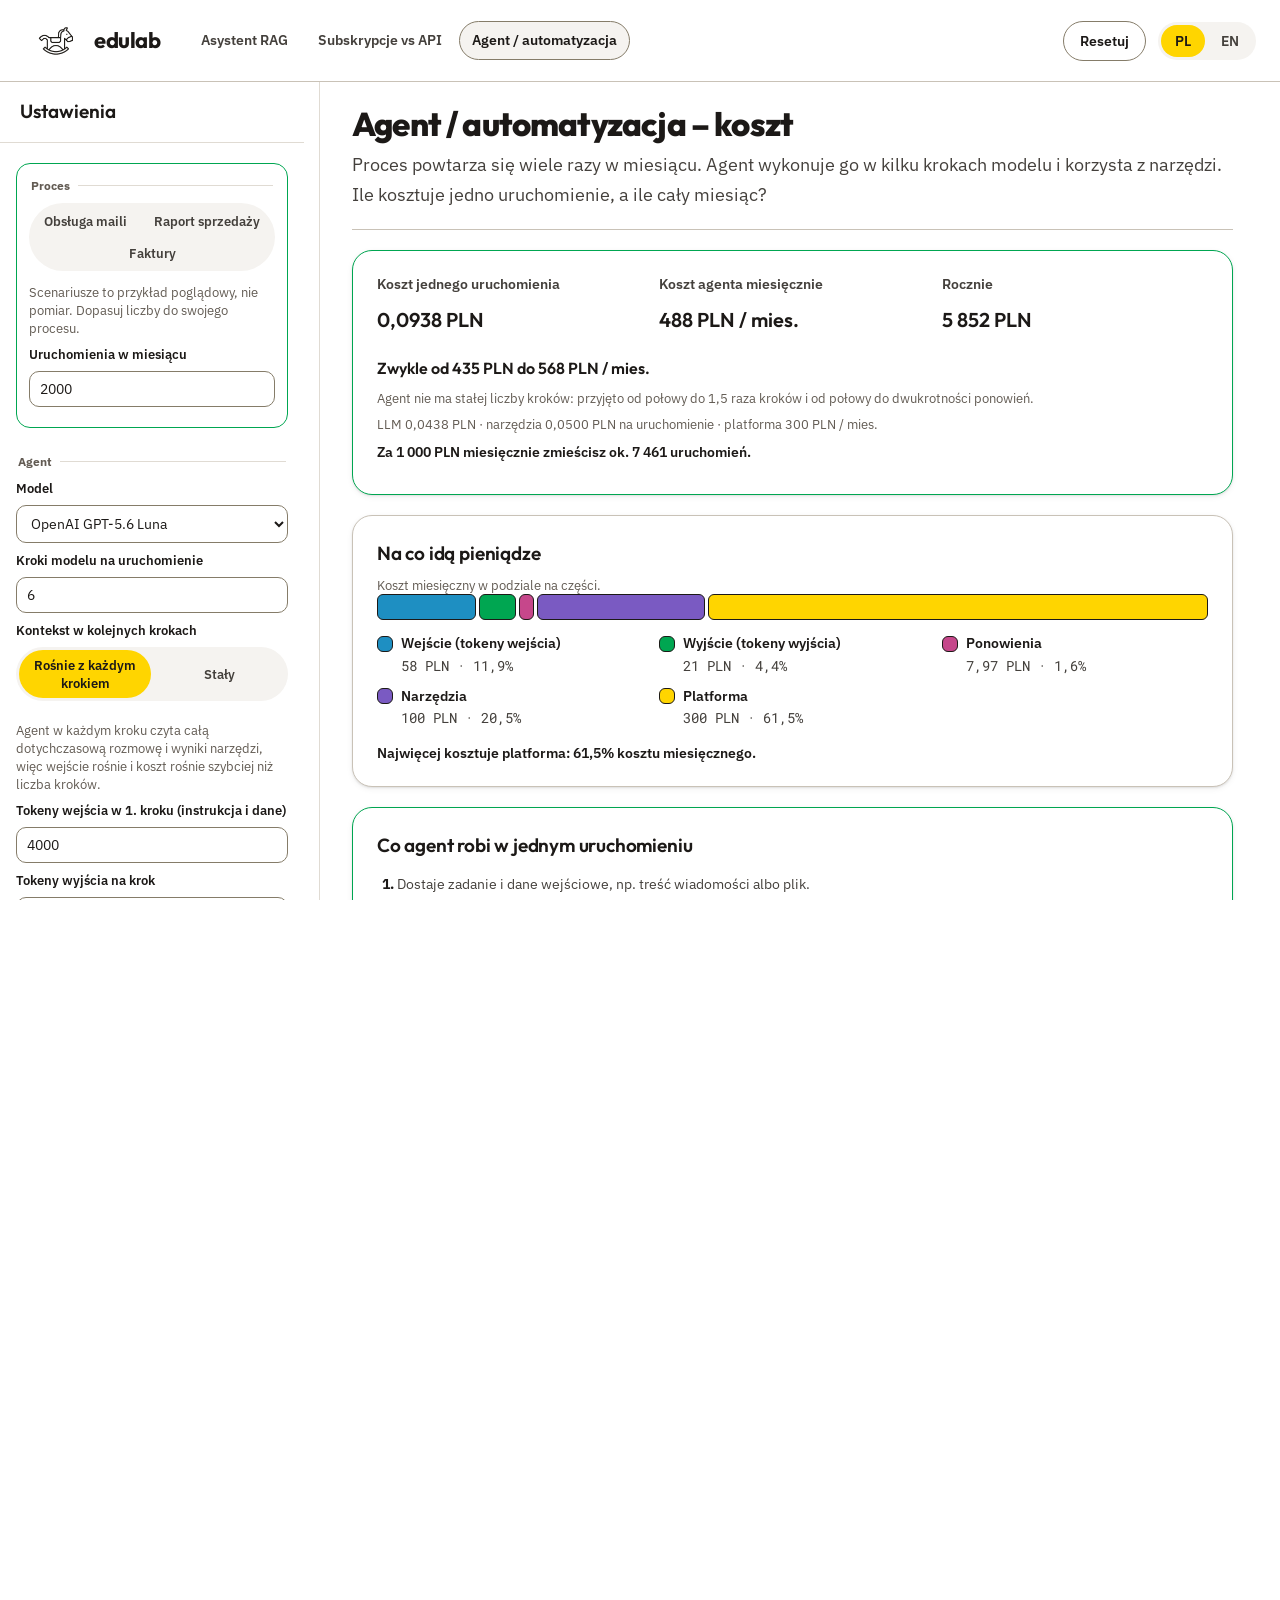
==== commit aaeb08a0: "feat(sub): agent page shows the year, range, cost split, steps, other models, scale and budget Co-Au" ====
--- a/agent.html
+++ b/agent.html
@@ -36,8 +36,18 @@
         <h3 class="group-title" data-t="groupAgent"></h3>
         <div class="field"><label for="f-model" data-t="model"></label><select id="f-model" data-field="model"></select></div>
         <div class="field"><label for="f-steps" data-t="steps"></label><input id="f-steps" type="number" data-field="steps"></div>
+        <div class="field"><span class="field-label" id="contextModeLabel" data-t="contextMode"></span>
+          <div class="edu-seg" role="group" aria-labelledby="contextModeLabel" aria-describedby="contextModeHint" data-field="contextMode">
+            <button type="button" data-value="growing" data-t="ctxGrowing"></button>
+            <button type="button" data-value="flat" data-t="ctxFlat"></button>
+          </div>
+        </div>
+        <p class="hint" id="contextModeHint" data-t="contextModeHint"></p>
         <div class="field"><label for="f-inTok" data-t="agentInTok"></label><input id="f-inTok" type="number" data-field="inTok"></div>
         <div class="field"><label for="f-outTok" data-t="agentOutTok"></label><input id="f-outTok" type="number" data-field="outTok"></div>
+        <div id="toolOutTokField">
+        <div class="field"><label for="f-toolOutTok" data-t="toolOutTok"></label><input id="f-toolOutTok" type="number" data-field="toolOutTok"></div>
+        </div>
         <div class="field"><label for="f-retryPct" data-t="retryPct"></label><input id="f-retryPct" type="number" data-field="retryPct"></div>
         <div class="field"><span class="field-label" id="docLangLabel" data-t="agentDocLang"></span>
           <div class="edu-seg" role="group" aria-labelledby="docLangLabel" data-field="docLang">
@@ -51,6 +61,7 @@
         <h3 class="group-title" data-t="groupTools"></h3>
         <div class="field"><label for="f-toolPln" data-t="toolPln"></label><input id="f-toolPln" type="number" data-field="toolPln"></div>
         <div class="field"><label for="f-platform" data-t="platform"></label><input id="f-platform" type="number" data-field="platform"></div>
+        <div class="field"><label for="f-budget" data-t="budget"></label><input id="f-budget" type="number" data-field="budget"></div>
         <div class="field"><label for="f-fx" data-t="fx"></label><input id="f-fx" type="number" data-field="fx"></div>
       </section>
     </div>
@@ -64,6 +75,10 @@
     <p class="invalid-note" data-t="invalidNote"></p>
     <div data-results>
       <article id="agentCard" class="card agent-card" data-accent="agent" aria-live="polite"></article>
+      <section class="card detail-card" id="costBreakdown" aria-labelledby="breakdownTitle">
+        <h2 class="sec-title" id="breakdownTitle" data-t="breakdownTitle"></h2>
+        <div id="breakdownBody"></div>
+      </section>
     </div>
     <section class="card" id="agentSteps" data-accent="agent" aria-labelledby="agentStepsTitle">
       <h2 class="sec-title" id="agentStepsTitle" data-t="agentStepsTitle"></h2>
@@ -75,6 +90,20 @@
         <li data-t="agentStep5"></li>
       </ol>
       <p class="hint" data-t="agentStepsNote"></p>
+    </section>
+    <section class="card detail-card" id="stepSection" data-results aria-labelledby="stepTitle">
+      <h2 class="sec-title" id="stepTitle" data-t="stepTitle"></h2>
+      <p class="hint" id="stepCaption" data-t="stepCaption"></p>
+      <div class="table-wrap" tabindex="0" role="region" aria-labelledby="stepTitle"><table class="data-tbl" id="stepTable"></table></div>
+    </section>
+    <section class="card detail-card" id="modelSection" data-results aria-labelledby="modelTitle">
+      <h2 class="sec-title" id="modelTitle" data-t="modelTitle"></h2>
+      <div class="table-wrap" id="modelTableWrap" tabindex="0" role="region" aria-labelledby="modelTitle"><table class="data-tbl" id="modelTable"></table></div>
+    </section>
+    <section class="card detail-card" id="scaleSection" data-results aria-labelledby="scaleTitle">
+      <h2 class="sec-title" id="scaleTitle" data-t="scaleTitle"></h2>
+      <div class="table-wrap" tabindex="0" role="region" aria-labelledby="scaleTitle"><table class="data-tbl" id="scaleTable"></table></div>
+      <p class="hint" data-t="scaleNote"></p>
     </section>
     <p class="hint" data-t="estimateNote"></p>
     <details class="panel" id="checksPanel" hidden></details>
--- a/sub/sub.css
+++ b/sub/sub.css
@@ -308,3 +308,58 @@
 .steps-list li::marker { color: var(--ink); font-weight: 700; }
 #agentSteps { margin-bottom: var(--sp-5); min-width: 0; }
 #agentSteps .hint { margin: 0; }
+
+/* ─── Agent details: cards, tables, cost split ─── */
+.detail-card { margin-bottom: var(--sp-5); min-width: 0; }
+.detail-card > .sec-title { margin-bottom: var(--sp-2); }
+.detail-card > .hint { margin: 0 0 var(--sp-3); }
+.detail-card > .hint:last-child { margin: var(--sp-3) 0 0; }
+.agent-range { font-family: var(--font-display); font-weight: 600; font-size: var(--body); color: var(--ink); }
+.agent-budget { font-weight: 600; font-size: var(--body-sm); color: var(--ink); }
+#toolOutTokField[hidden] { display: none; }
+
+/* Tables scroll inside their wrapper; the page never scrolls sideways. */
+.table-wrap { overflow-x: auto; max-width: 100%; border: 1px solid var(--line-2); border-radius: var(--r-md); background: var(--surface); }
+.table-wrap:focus-visible { outline: 3px solid var(--transparent); box-shadow: var(--focus-ring); }
+.data-tbl { width: 100%; border-collapse: collapse; font-size: var(--body-sm); }
+.data-tbl th { font-family: var(--font-sans); font-weight: 600; font-size: var(--label-size); color: var(--ink); text-align: var(--align-start);
+  padding: 10px 12px; border-bottom: 1px solid var(--line-2); background: var(--paper-3); white-space: nowrap; }
+.data-tbl td { padding: 8px 12px; border-bottom: 1px solid var(--line); color: var(--ink-2); white-space: nowrap; }
+.data-tbl th::first-letter, .data-tbl td.unavail::first-letter { text-transform: uppercase; }
+.data-tbl .num { text-align: var(--align-end); font-family: var(--font-mono); font-variant-numeric: tabular-nums; }
+.data-tbl td.num { color: var(--ink); }
+.data-tbl tbody tr:nth-child(even) > * { background: var(--paper-2); }
+.data-tbl tbody th, .data-tbl tfoot th { font-size: var(--body-sm); }
+.data-tbl tbody th, .data-tbl tfoot th { background: var(--surface); }
+.data-tbl tfoot th, .data-tbl tfoot td { border-top: 1px solid var(--line-2); border-bottom: none; }
+.data-tbl tfoot tr.total-row > * { font-weight: 700; color: var(--ink); background: var(--paper-2); border-top: 1.5px solid var(--line-strong); }
+.data-tbl td.gap { text-align: var(--align-center); color: var(--ink-3); }
+.data-tbl tbody tr.current > * { background: var(--yellow); color: var(--yellow-ink); }
+.data-tbl td.unavail { color: var(--ink-3); white-space: normal; min-width: 180px; }
+.data-tbl td.act { text-align: var(--align-end); }
+.pick-btn { padding: 5px 12px; font-size: var(--small-size); }
+.chip-current { background: var(--ink); color: var(--paper); }
+.share-pct { display: inline-block; min-width: 4.5em; font-family: var(--font-mono); color: var(--ink); }
+.share-track { display: inline-block; vertical-align: middle; width: 90px; height: 10px; border: 1px solid var(--line-strong); border-radius: var(--r-pill); background: var(--paper-2); overflow: hidden; }
+.share-fill { display: block; height: 100%; background: var(--yellow); }
+
+/* Monthly split: every segment and swatch is outlined on all sides. */
+.bd-bar { display: flex; gap: 3px; height: 26px; margin: 0 0 var(--sp-3); }
+.bd-seg { flex: 1 1 0; min-width: 3px; border: 1.5px solid var(--ink); border-radius: var(--r-xs); }
+.bd-legend { list-style: none; margin: 0 0 var(--sp-3); padding: 0; display: grid; grid-template-columns: repeat(auto-fill, minmax(210px, 1fr)); gap: var(--sp-2) var(--sp-4); font-size: var(--body-sm); }
+.bd-legend li { display: grid; grid-template-columns: 16px minmax(0, 1fr); column-gap: var(--sp-2); align-items: center; }
+.bd-swatch { width: 16px; height: 16px; border: 1.5px solid var(--ink); border-radius: var(--r-xs); }
+.bd-label { font-weight: 600; color: var(--ink); }
+.bd-amount { grid-column: 2; font-family: var(--font-mono); color: var(--ink-2); }
+.bd-largest { margin: 0; font-weight: 600; color: var(--ink); font-size: var(--body-sm); }
+[data-part="input"] { --part: var(--blue); }
+[data-part="output"] { --part: var(--green); }
+[data-part="retries"] { --part: var(--play-berry); }
+[data-part="tools"] { --part: var(--play-grape); }
+[data-part="platform"] { --part: var(--yellow); }
+.bd-seg, .bd-swatch { background: var(--part); }
+@media (max-width: 768px) {
+  .data-tbl th, .data-tbl td { padding: 7px 9px; }
+  .data-tbl th[scope="row"] { white-space: normal; min-width: 8.5em; }
+  .share-track { width: 60px; }
+}
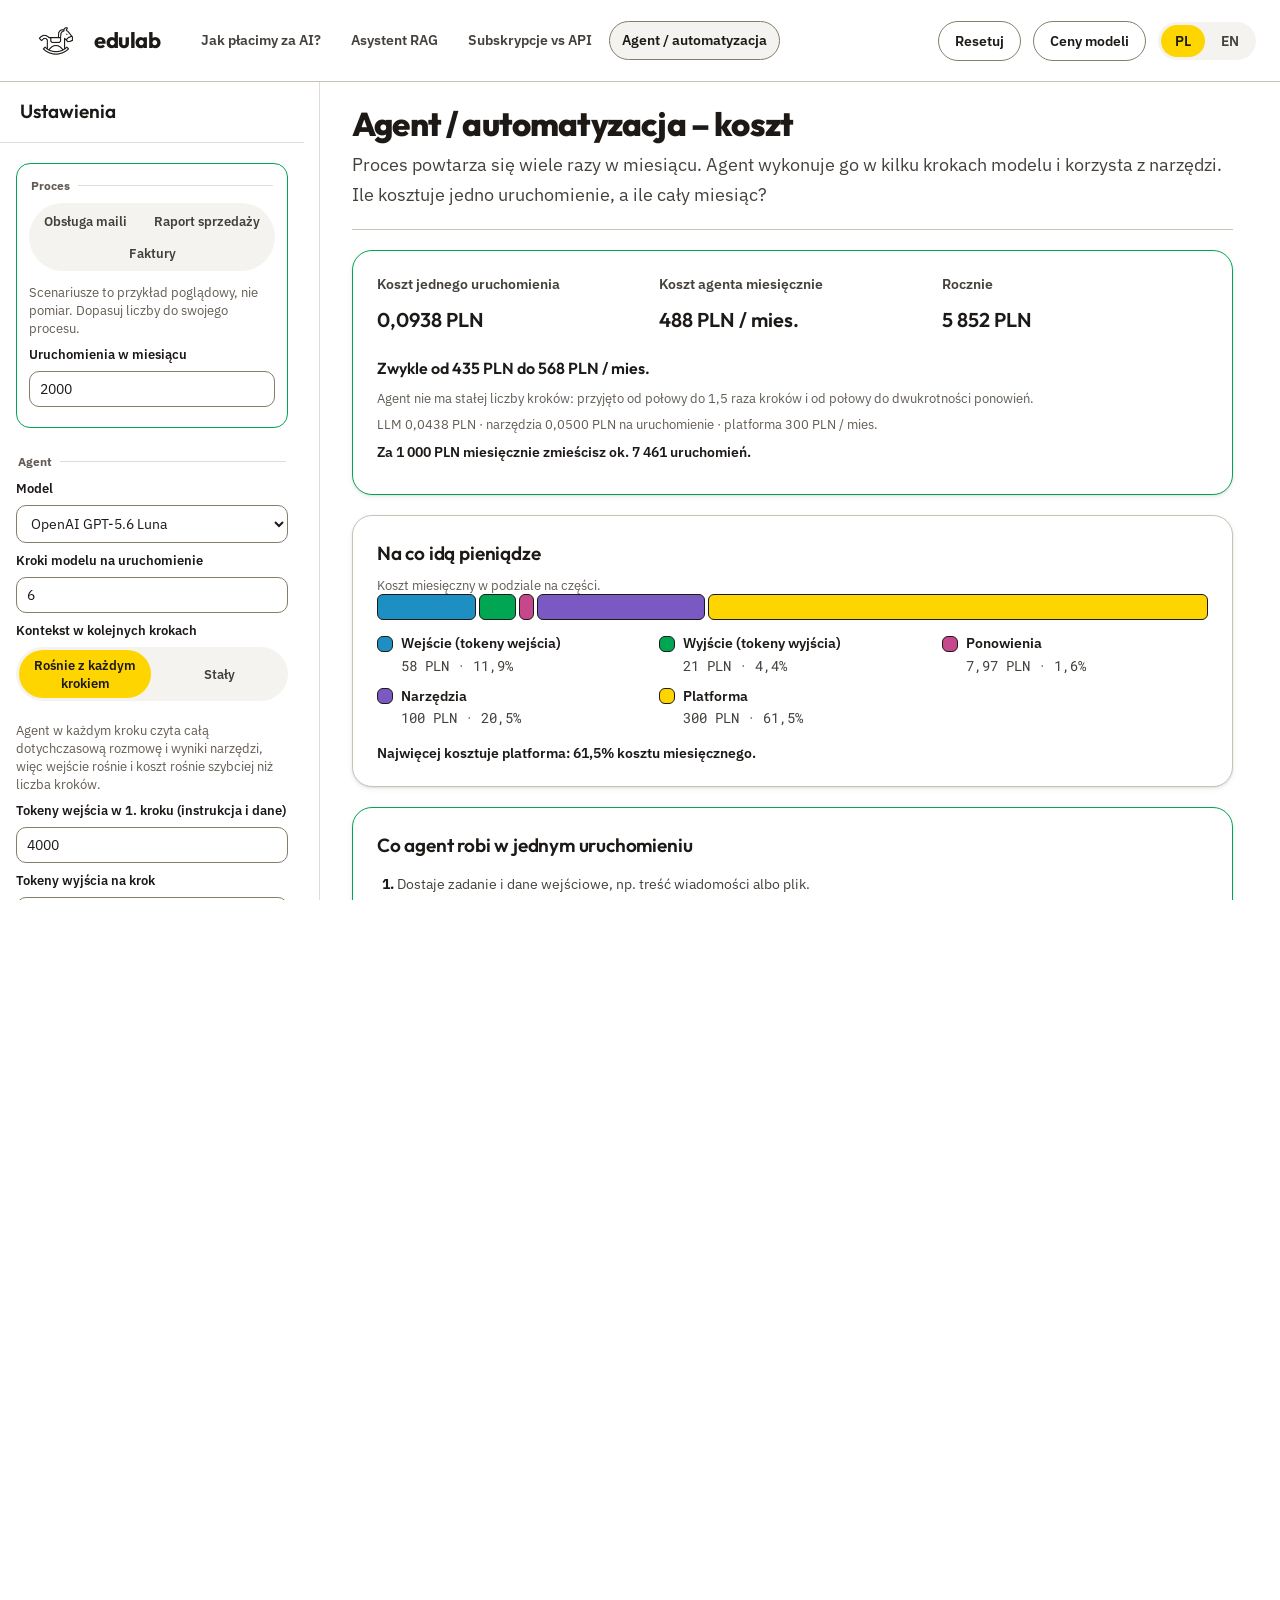
==== commit 921cba5d: "feat(prices): "Ceny modeli" panel on all three pages - sub/prices-ui.js (PriceUI): modal dialog that" ====
--- a/agent.html
+++ b/agent.html
@@ -9,6 +9,7 @@
 <link rel="preconnect" href="https://fonts.gstatic.com" crossorigin>
 <link rel="stylesheet" href="https://fonts.googleapis.com/css2?family=Outfit:wght@400;500;600;700;800&family=IBM+Plex+Sans:wght@400;500;600;700&family=Roboto+Mono:wght@400;500&display=swap">
 <link rel="stylesheet" href="sub/sub.css">
+<link rel="stylesheet" href="sub/prices.css">
 </head>
 <body class="edu" data-page="agent" data-state="loading">
 <header class="edu-header"></header>
@@ -114,6 +115,8 @@
 
 <script src="sub/core.js"></script>
 <script src="sub/ui.js"></script>
+<script src="sub/prices.js"></script>
+<script src="sub/prices-ui.js"></script>
 <script src="sub/agent.js"></script>
 </body>
 </html>
--- a/sub/sub.css
+++ b/sub/sub.css
@@ -289,6 +289,16 @@
 .seat-bar-row[data-win="true"] .seat-bar-fill { background: var(--blue); }
 .seat-bar-value { font-family: var(--font-mono); font-weight: 500; text-align: right; color: var(--ink); }
 @media (max-width: 1200px) { .seat-cards { grid-template-columns: minmax(0, 1fr); } }
+/* ─── What each option means ─── */
+#optionsExplained { margin-bottom: var(--sp-5); }
+.options-title { margin-bottom: var(--sp-3); }
+.option-cards { display: grid; grid-template-columns: repeat(3, minmax(0, 1fr)); gap: var(--sp-4); }
+.option-card { margin: 0; min-width: 0; }
+.option-facts { margin: var(--sp-3) 0 0; display: grid; gap: var(--sp-1); }
+.option-facts dt { font-weight: 700; font-size: var(--small-size); color: var(--ink); margin-top: var(--sp-2); }
+.option-facts dt:first-child { margin-top: 0; }
+.option-facts dd { margin: 0; font-size: var(--body-sm); color: var(--ink-2); line-height: var(--line-height-body); }
+@media (max-width: 1200px) { .option-cards { grid-template-columns: minmax(0, 1fr); } }
 @media (max-width: 768px) { .seat-bar-row { grid-template-columns: minmax(0, 1fr) minmax(90px, auto); } .seat-bar-track { grid-column: 1 / -1; grid-row: 2; } .seat-bar-label { grid-column: 1; } .seat-bar-value { grid-column: 2; grid-row: 1; } }
 .hint a { color: var(--blue-600); font-weight: 600; }
 
@@ -362,4 +372,61 @@
   .data-tbl th, .data-tbl td { padding: 7px 9px; }
   .data-tbl th[scope="row"] { white-space: normal; min-width: 8.5em; }
   .share-track { width: 60px; }
+  /* On a phone each model row is a small card: name and action on top, both prices below, so "Wybierz" is always in view. */
+  #modelTable, #modelTable tbody { display: block; }
+  #modelTable thead { position: absolute; width: 1px; height: 1px; overflow: hidden; clip: rect(0 0 0 0); white-space: nowrap; }
+  #modelTable tbody tr { display: grid; grid-template-columns: minmax(0, 1fr) auto; column-gap: var(--sp-3); align-items: center; padding: var(--sp-2) var(--sp-3); border-bottom: 1px solid var(--line); }
+  #modelTable tbody tr > * { padding: 0; border: none; background: var(--transparent); }
+  #modelTable tbody tr:nth-child(even) { background: var(--paper-2); }
+  #modelTable tbody tr.current { background: var(--yellow); }
+  #modelTable tbody th.name { grid-column: 1; grid-row: 1; min-width: 0; }
+  #modelTable tbody td.act { grid-column: 2; grid-row: 1; }
+  #modelTable tbody td.num, #modelTable tbody td.unavail { grid-column: 1 / -1; text-align: var(--align-start); white-space: normal; min-width: 0; }
+  #modelTable tbody td.num::before { content: attr(data-label) ": "; font-family: var(--font-sans); color: var(--ink-3); }
+  #modelTable tbody tr.current td.num::before { color: var(--yellow-ink); }
 }
+
+/* ─── Jak płacimy za AI: explainer page without a settings sidebar ─── */
+body[data-page="pay"] main { grid-template-columns: minmax(0, 1fr); }
+[data-accent="app"] { --accent: var(--blue); }
+[data-accent="api"] { --accent: var(--green); }
+[data-accent="infra"] { --accent: var(--yellow); }
+.pay-fig { margin: 0 0 var(--sp-5); }
+.pay-fig > .sec-title { margin-bottom: var(--sp-4); }
+.pay-fig figcaption { margin-top: var(--sp-4); }
+.pay-flow { display: grid; grid-template-columns: minmax(180px, 1fr) 64px minmax(0, 1.6fr); align-items: center; }
+.pay-node { background: var(--surface); border: 1.5px solid var(--accent, var(--ink)); border-radius: var(--r-md); padding: var(--sp-3) var(--sp-4); min-width: 0; }
+.pay-node h3 { font-family: var(--font-display); font-weight: 700; font-size: var(--body); line-height: var(--line-height-tight); margin: 0 0 var(--sp-1); color: var(--ink); }
+.pay-node h3 a { color: var(--ink); text-decoration: underline; text-decoration-color: var(--accent, var(--ink)); text-decoration-thickness: 2px; text-underline-offset: 3px; border-radius: var(--r-xs); }
+.pay-node h3 a:focus-visible { outline: 3px solid var(--transparent); box-shadow: var(--focus-ring); }
+.pay-quote { margin: 0; color: var(--ink-2); font-size: var(--body-sm); }
+.pay-cond { display: inline-block; margin: 0 0 var(--sp-2); font-family: var(--font-mono); font-size: var(--small-size); color: var(--ink); border: 1.5px solid var(--accent, var(--ink)); border-radius: var(--r-pill); padding: 1px 9px; }
+.pay-checks { margin: 0; padding-left: var(--sp-4); font-size: var(--body-sm); color: var(--ink-2); line-height: var(--line-height-body); }
+.pay-branch { position: relative; align-self: stretch; }
+.pay-branch::before { content: ''; position: absolute; left: 0; right: 50%; top: 50%; border-top: 1.5px solid var(--ink); }
+.pay-branch::after { content: ''; position: absolute; left: 50%; top: 16%; bottom: 16%; border-left: 1.5px solid var(--ink); }
+.pay-decision { position: absolute; z-index: 1; left: 50%; top: 50%; width: 30px; height: 30px; margin: -15px 0 0 -15px; display: grid; place-items: center; background: var(--yellow); color: var(--yellow-ink); border: 1.5px solid var(--ink); border-radius: var(--r-xs); transform: rotate(45deg); }
+.pay-decision b { transform: rotate(-45deg); font-family: var(--font-display); }
+.pay-targets { list-style: none; margin: 0; padding: 0 0 0 var(--sp-4); display: flex; flex-direction: column; gap: var(--sp-2); position: relative; }
+.pay-targets > .pay-node { position: relative; }
+.pay-targets > .pay-node::before { content: ''; position: absolute; left: calc(-1 * var(--sp-4) - 1px); width: var(--sp-4); top: 50%; border-top: 1.5px solid var(--ink); }
+.pay-or { display: flex; align-items: center; gap: var(--sp-2); font-family: var(--font-mono); font-size: var(--small-size); font-weight: 500; text-transform: uppercase; letter-spacing: .1em; color: var(--ink-3); }
+.pay-or::before, .pay-or::after { content: ''; flex: 1; border-top: 1px dashed var(--line-strong); }
+.pay-cards { display: grid; grid-template-columns: repeat(3, minmax(0, 1fr)); gap: var(--sp-4); margin-bottom: var(--sp-5); }
+.pay-card { margin: 0; min-width: 0; scroll-margin-top: var(--sp-4); }
+.pay-kicker { margin: 0 0 var(--sp-1); font-family: var(--font-mono); font-size: var(--small-size); color: var(--ink-3); text-transform: uppercase; letter-spacing: .08em; }
+.pay-unit { margin: var(--sp-2) 0 0; font-weight: 600; color: var(--ink); font-size: var(--body-sm); }
+.pay-price span { display: block; }
+.pay-price .pay-sub { margin-top: var(--sp-1); color: var(--ink-3); font-size: var(--small-size); }
+.pay-links { margin: var(--sp-4) 0 0; display: flex; flex-wrap: wrap; gap: var(--sp-2); }
+.pay-links a { text-decoration: none; display: inline-block; }
+.pay-tbl td, .pay-tbl th { white-space: normal; vertical-align: top; }
+.pay-tbl td { min-width: 150px; }
+.pay-tbl tbody th { min-width: 130px; }
+@media (max-width: 1200px) { .pay-cards { grid-template-columns: minmax(0, 1fr); } }
+@media (max-width: 768px) {
+  .pay-flow { grid-template-columns: minmax(0, 1fr); gap: var(--sp-3); }
+  .pay-branch { display: none; }
+  .pay-targets { padding-left: 0; }
+  .pay-targets > .pay-node::before { display: none; }
+}
--- a/sub/prices.css
+++ b/sub/prices.css
@@ -0,0 +1,46 @@
+/* "Ceny modeli" panel (sub/prices-ui.js). Tokens only: the :root blocks of index.html and sub/sub.css. */
+dialog.price-panel { border: 1px solid var(--line-2); border-radius: var(--r-lg); padding: 0; width: min(860px, calc(100% - 16px));
+  max-height: calc(100dvh - 32px); background: var(--surface); color: var(--ink); box-shadow: var(--shadow-lg);
+  font-family: var(--font-sans); overflow: hidden; display: none; flex-direction: column; }
+dialog.price-panel[open] { display: flex; animation: ppFade .18s ease-out; }
+dialog.price-panel::backdrop { background: var(--dialog-backdrop); }
+@keyframes ppFade { from { opacity: 0; transform: translateY(8px); } to { opacity: 1; transform: none; } }
+.price-panel .pp-head { display: flex; align-items: center; justify-content: space-between; gap: var(--sp-3);
+  padding: var(--sp-4) var(--sp-5); background: var(--paper-2); border-bottom: 1px solid var(--line); }
+.price-panel h2 { font-family: var(--font-display); font-size: var(--stat-size); margin: 0; color: var(--ink); }
+.price-panel h3 { font-family: var(--font-display); font-size: var(--body-tight-size); margin: var(--sp-4) 0 var(--sp-2); color: var(--ink); }
+.price-panel .pp-body { padding: var(--sp-4) var(--sp-5); overflow-y: auto; min-height: 0; }
+.price-panel .pp-status { margin: 0 0 var(--sp-2); font-weight: 600; color: var(--ink); }
+.price-panel .pp-intro { margin: 0 0 var(--sp-3); }
+.price-panel .pp-actions, .price-panel .pp-foot { display: flex; flex-wrap: wrap; align-items: center; gap: var(--sp-2); }
+.price-panel .pp-foot { padding: var(--sp-3) var(--sp-5); border-top: 1px solid var(--line); background: var(--paper-2); }
+.price-panel .pp-foot[hidden] { display: none; }
+.price-panel .pp-msg { min-height: 1.4em; margin: var(--sp-3) 0 0; color: var(--ink-2); font-size: var(--body-sm); }
+.price-panel[data-state="error"] .pp-msg { color: var(--ink); font-weight: 600; padding: var(--sp-2) var(--sp-3);
+  border: 1.5px solid var(--red); border-radius: var(--r-sm); }
+.price-panel .pp-ok { margin: 0; padding: var(--sp-2) var(--sp-3); border: 1.5px solid var(--green); border-radius: var(--r-sm); color: var(--ink); }
+.price-panel progress { width: 120px; accent-color: var(--yellow); }
+.price-panel progress[hidden] { display: none; }
+.pp-btn { font-family: var(--font-display); font-weight: 600; font-size: var(--body-sm); background: var(--yellow); color: var(--yellow-ink);
+  border: 1.5px solid var(--yellow-600); border-radius: var(--r-pill); padding: 9px 16px; cursor: pointer; }
+.pp-btn:hover { background: var(--yellow-600); }
+.pp-btn:disabled, .price-panel .ghost-btn:disabled { opacity: .55; cursor: not-allowed; }
+.pp-btn:focus-visible, .price-panel input:focus-visible, .pp-wrap:focus-visible { outline: 3px solid var(--transparent); box-shadow: var(--focus-ring); }
+.pp-wrap { overflow-x: auto; max-width: 100%; border: 1px solid var(--line-2); border-radius: var(--r-md); background: var(--surface); }
+.pp-tbl { width: 100%; border-collapse: collapse; font-size: var(--body-sm); }
+.pp-tbl th, .pp-tbl td { padding: 7px 10px; border-bottom: 1px solid var(--line); text-align: var(--align-start); white-space: nowrap; color: var(--ink-2); }
+.pp-tbl thead th { font-size: var(--label-size); font-weight: 600; color: var(--ink); background: var(--paper-2); }
+.pp-tbl tbody th { font-weight: 600; color: var(--ink); white-space: normal; min-width: 140px; }
+.pp-tbl .num { text-align: var(--align-end); font-family: var(--font-mono); font-variant-numeric: tabular-nums; color: var(--ink); }
+.pp-tbl td.pick { width: 1%; }
+.pp-tbl td.flags { white-space: normal; min-width: 160px; }
+.pp-tbl input[type="checkbox"] { width: 18px; height: 18px; accent-color: var(--ink); }
+.pp-badge { display: inline-block; margin: 2px 4px 2px 0; padding: 2px 8px; border: 1.5px solid var(--red); border-radius: var(--r-pill);
+  font-size: var(--label-size); font-weight: 600; color: var(--ink); white-space: normal; }
+.pp-badge[data-flag="tiersKept"] { border-color: var(--blue); }
+.price-panel ul { margin: 0; padding-left: var(--sp-5); color: var(--ink-2); }
+@media (max-width: 768px) {
+  dialog.price-panel { width: calc(100% - 16px); max-height: calc(100dvh - 16px); }
+  .price-panel .pp-head, .price-panel .pp-body, .price-panel .pp-foot { padding-left: var(--sp-3); padding-right: var(--sp-3); }
+  .pp-tbl th, .pp-tbl td { padding: 6px 8px; }
+}
